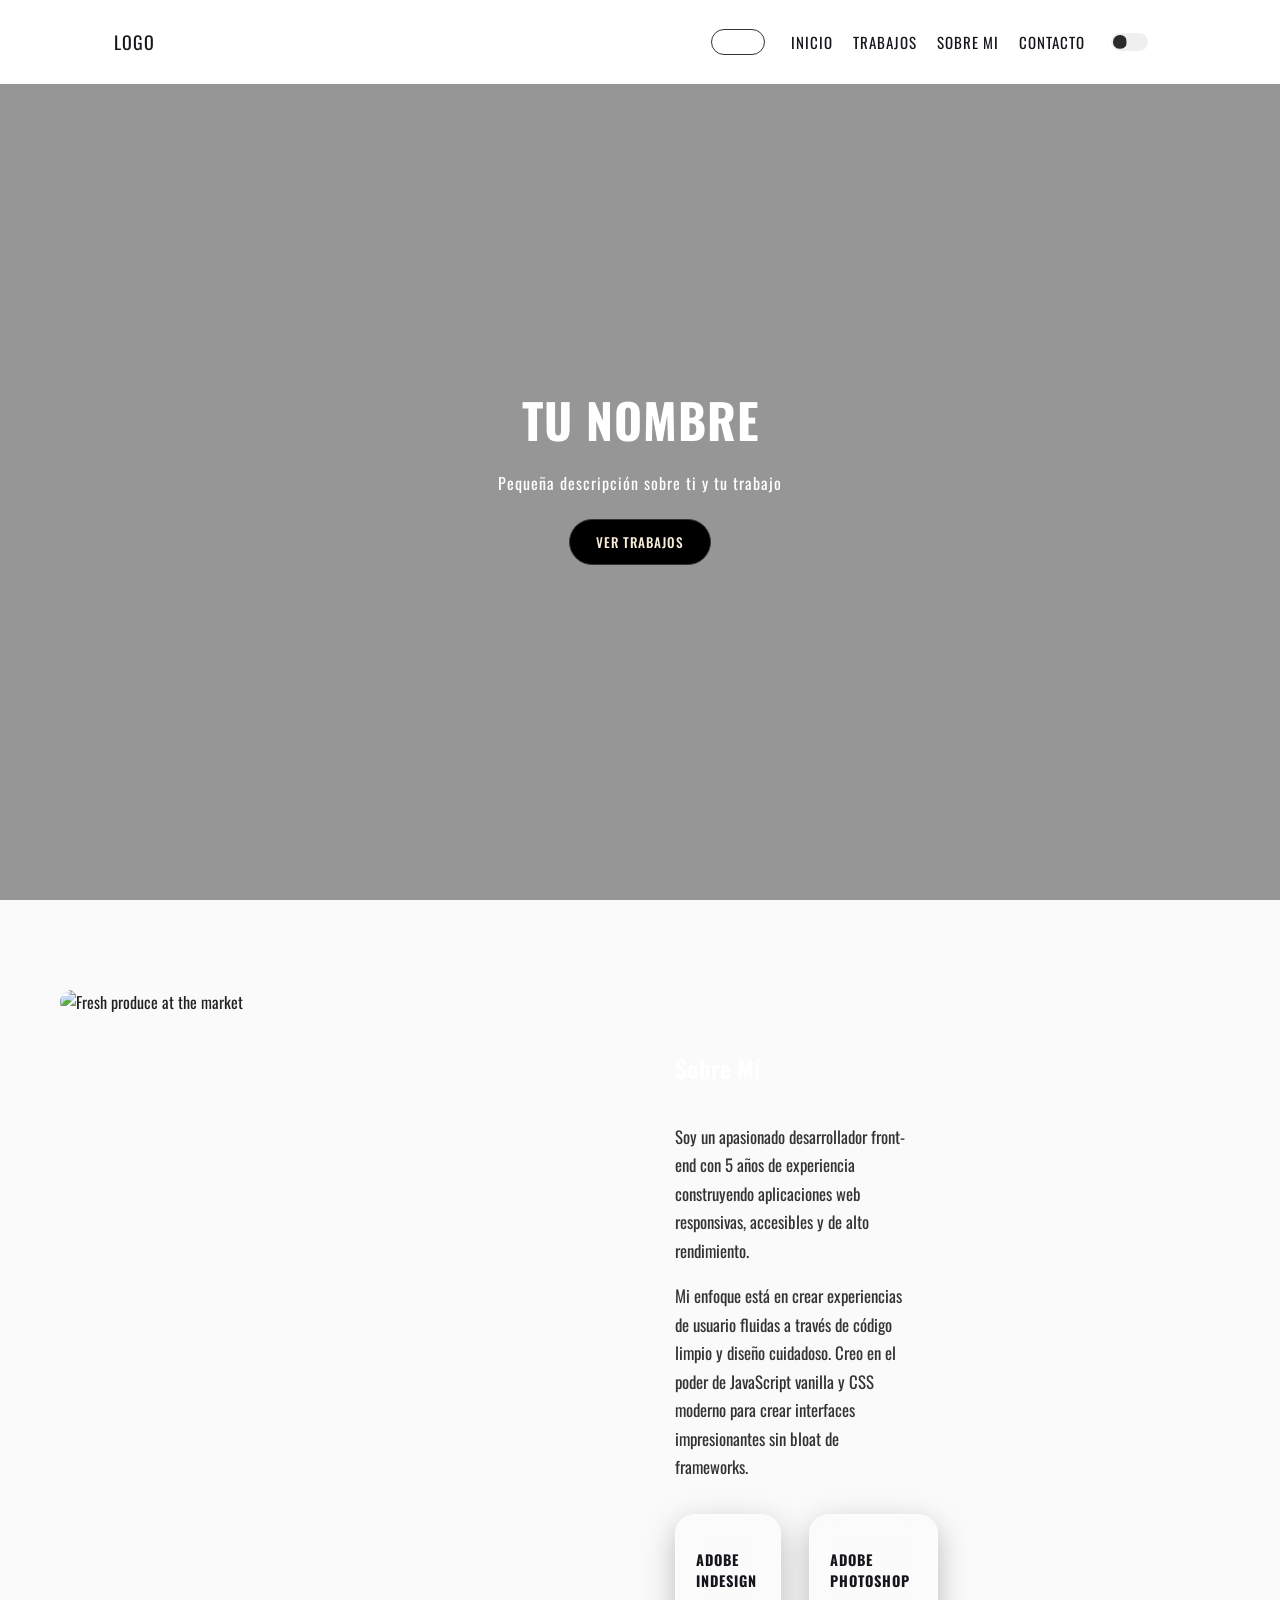
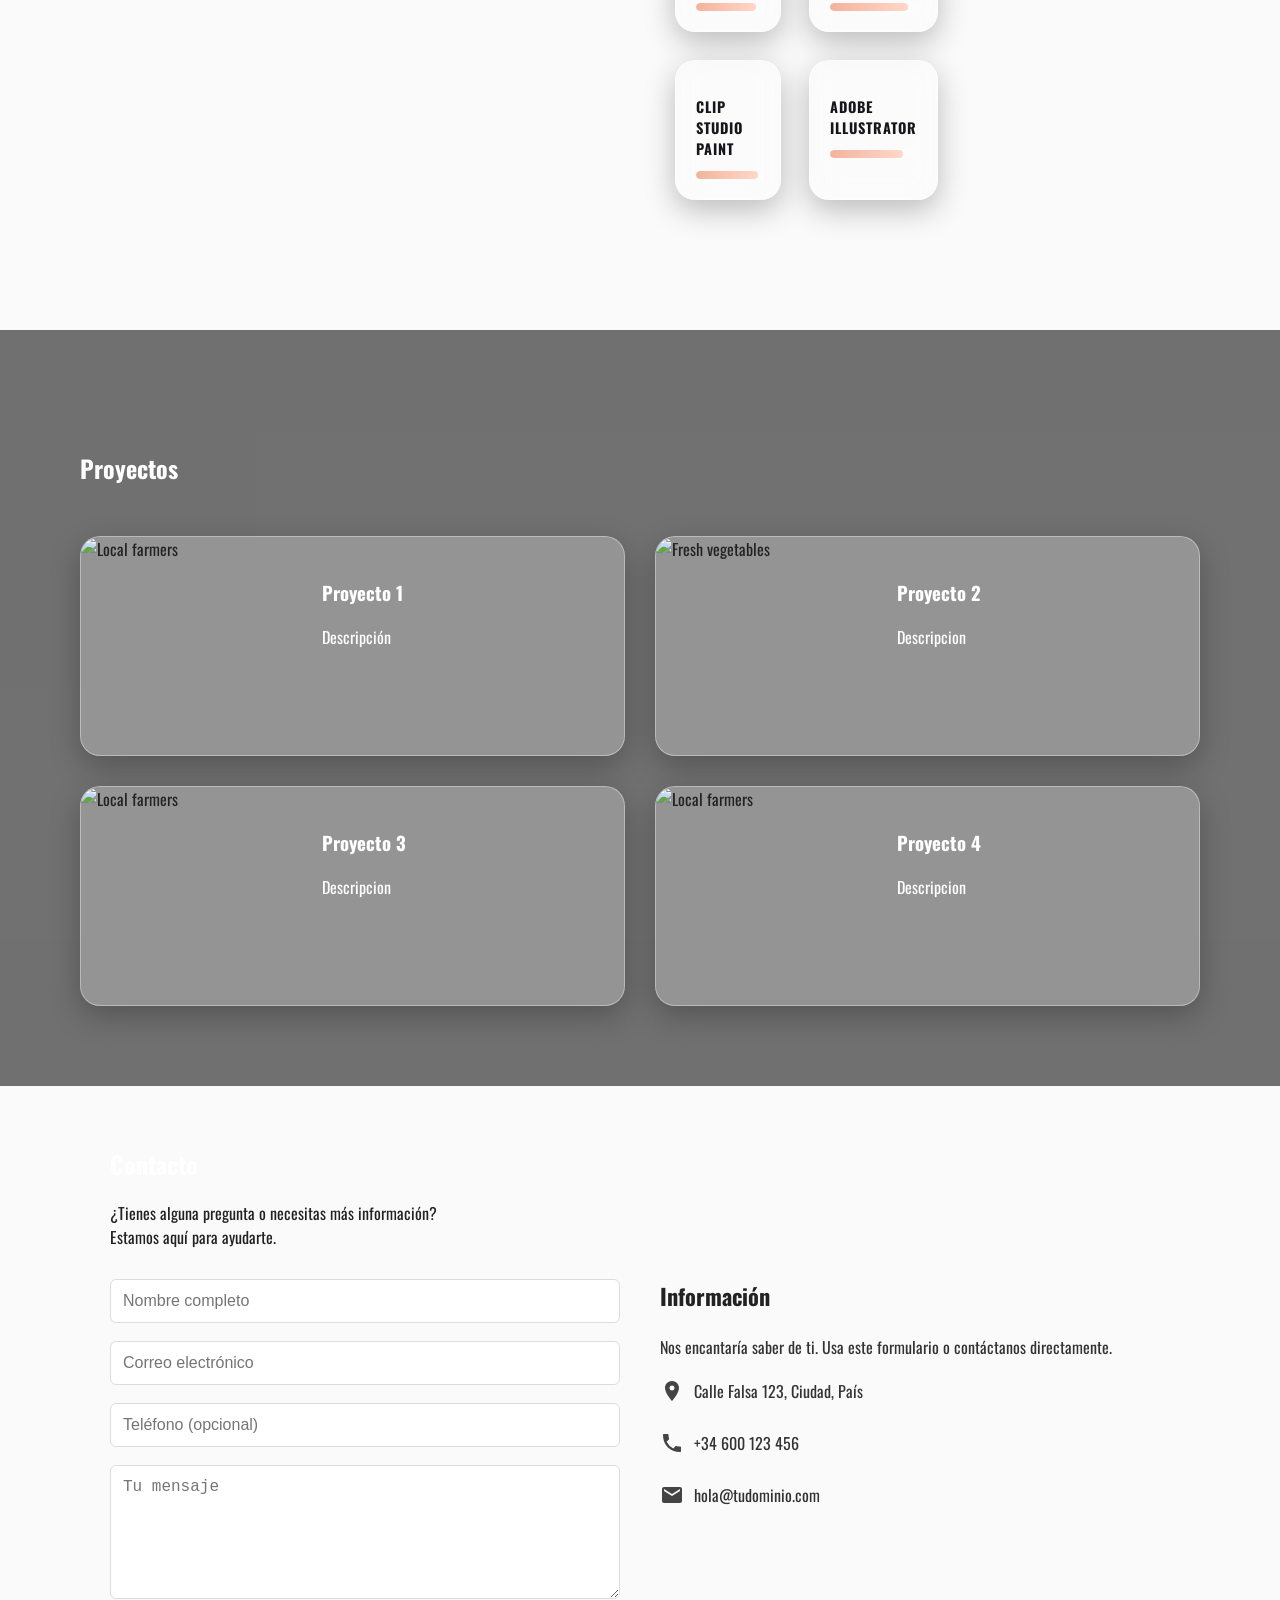
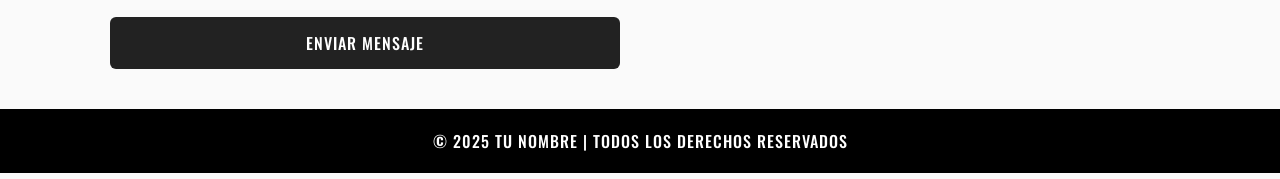
==== index.html @ ba96384f "Refactor navigation and enhance accessibility Updated navigation structure and added hamburger menu " ====
<!DOCTYPE html>
<html lang="en">
  <head>
    <meta charset="UTF-8" />
    <meta name="viewport" content="width=device-width, initial-scale=1.0" />
    <link rel="stylesheet" href="assets/css/index.css" />
    <title>Portfolio Template</title>

    <link
      href="https://fonts.googleapis.com/css2?family=Playfair+Display:wght@400;600&family=Inter:wght@300;400;600&display=swap"
      rel="stylesheet"
    />
    <meta
      name="description"
      content="Análisis de las páginas web de Awwwards, FWA, The Webby Awards y CSSDA"
    />
    <meta
      name="keywords"
      content="HTML, CSS, desarrollo web, SEO, accesibilidad, análisis, FWA, CSSDA, Awwwards, The Webby Awards, Estructura, Usabilidad, Técnico, Conclusión"
    />
    <meta name="author" content="Valeria Chacin" />
    <meta name="robots" content="index, follow" />
    <link rel="apple-touch-icon" sizes="180x180" href="/apple-touch-icon.png" />
    <link rel="icon" type="image/png" sizes="32x32" href="/favicon-32x32.png" />
    <link rel="icon" type="image/png" sizes="16x16" href="/favicon-16x16.png" />
    <link rel="manifest" href="/site.webmanifest" />
  </head>

  <body>
    <!-- SKIP LINK -->
    <a href="#main" class="skip-link">Saltar al contenido</a>

    <!-- HEADER / NAV -->
    <header class="site-header">
      <div class="back" aria-hidden="true"></div>

      <div class="header-inner">
        <a class="logo" href="index.html" aria-label="Home">LOGO</a>

        <nav role="navigation" aria-label="Main navigation" class="nav-menu">
          <!-- Hamburger button -->
          <button class="hamburger" aria-label="Menu">
            <span></span>
            <span></span>
            <span></span>
          </button>
          <div class="nav-links">
            <a href="#Hero">INICIO</a>
            <a href="#projects">TRABAJOS</a>
            <a href="#about">SOBRE MI</a>
            <a href="#support">CONTACTO</a>
          </div>

          <!-- Theme toggle -->
          <input type="checkbox" class="theme-checkbox" id="theme-toggle" />
          <span class="slider" aria-hidden="true"></span>
        </nav>
      </div>
    </header>

    <!-- MAIN -->
    <main id="main">
      <!-- HERO PARALLAX -->
      <section id="Hero" class="parallax-section">
        <div class="parallax-content">
          <h3>TU NOMBRE</h3>
          <p>Pequeña descripción sobre ti y tu trabajo</p>
          <button
            class="btn-primary"
            data-action="scroll-about"
            style="color: antiquewhite; background-color: black"
          >
            Ver Trabajos
          </button>
        </div>
      </section>

      <!-- About Section -->
      <section id="about" class="section about">
        <div class="hero-image">
          <img
            src="https://images.unsplash.com/photo-1528825871115-3581a5387919"
            alt="Fresh produce at the market"
          />
        </div>
        <div class="container">
          <h1 class="section-title animate-on-scroll">Sobre Mí</h1>
          <div class="about-grid">
            <div class="about-content">
              <div class="about-text animate-on-scroll">
                <p>
                  Soy un apasionado desarrollador front-end con 5 años de
                  experiencia construyendo aplicaciones web responsivas,
                  accesibles y de alto rendimiento.
                </p>
                <p>
                  Mi enfoque está en crear experiencias de usuario fluidas a
                  través de código limpio y diseño cuidadoso. Creo en el poder
                  de JavaScript vanilla y CSS moderno para crear interfaces
                  impresionantes sin bloat de frameworks.
                </p>
              </div>
              <div class="skills-grid" data-reveal-stagger>
                <div class="skill-card">
                  <h3>Adobe Indesign</h3>
                  <div class="skill-bar">
                    <div class="skill-fill" style="--fill: 95%"></div>
                  </div>
                </div>
                <div class="skill-card">
                  <h3>Adobe Photoshop</h3>
                  <div class="skill-bar">
                    <div class="skill-fill" style="--fill: 90%"></div>
                  </div>
                </div>
                <div class="skill-card">
                  <h3>Clip Studio Paint</h3>
                  <div class="skill-bar">
                    <div class="skill-fill" style="--fill: 98%"></div>
                  </div>
                </div>
                <div class="skill-card">
                  <h3>Adobe Illustrator</h3>
                  <div class="skill-bar">
                    <div class="skill-fill" style="--fill: 85%"></div>
                  </div>
                </div>
              </div>
            </div>
          </div>
        </div>
      </section>

      <!-- PROJECTS (PARALLAX) -->
      <section class="about-parallax" id="projects">
        <div class="about-overlay">
          <div class="about">
            <h1 style="color: white">Proyectos</h1>
            <!-- CARD 1 -->
            <div class="card split-card glass interactive">
              <div class="card-image">
                <img
                  src="https://images.unsplash.com/photo-1506806732259-39c2d0268443"
                  alt="Local farmers"
                />
              </div>
              <div class="card-text">
                <h3>Proyecto 1</h3>
                <p>Descripción</p>
              </div>
            </div>
            <!-- CARD 2 -->
            <div class="card split-card glass interactive">
              <div class="card-image">
                <img
                  src="https://images.unsplash.com/photo-1464226184884-fa280b87c399"
                  alt="Fresh vegetables"
                />
              </div>
              <div class="card-text">
                <h3>Proyecto 2</h3>
                <p>Descripcion</p>
              </div>
            </div>
            <!-- CARD 3 -->
            <div class="card split-card glass interactive">
              <div class="card-image">
                <img
                  src="https://images.unsplash.com/photo-1506806732259-39c2d0268443"
                  alt="Local farmers"
                />
              </div>
              <div class="card-text">
                <h3>Proyecto 3</h3>
                <p>Descripcion</p>
              </div>
            </div>
            <!-- CARD 4 -->
            <div class="card split-card glass interactive">
              <div class="card-image">
                <img
                  src="https://images.unsplash.com/photo-1506806732259-39c2d0268443"
                  alt="Local farmers"
                />
              </div>
              <div class="card-text">
                <h3>Proyecto 4</h3>
                <p>Descripcion</p>
              </div>
            </div>
          </div>
        </div>
      </section>
      <section id="support" class="contact-content">
        <style>
          body {
            font-family: "Oswald", sans-serif;
            margin: 0;
            padding: 0;
            background: #fafafa;
            color: #222;
          }
          .container {
            max-width: 1100px;
            margin: auto;
            padding: 40px 20px;
          }
          header {
            text-align: center;
            padding-bottom: 40px;
          }
          header h1 {
            font-size: 2.5rem;
            margin: 0;
          }
          header p {
            font-size: 1rem;
            color: #555;
          }

          /* Formulario */
          .contact-section {
            display: flex;
            flex-wrap: wrap;
            gap: 40px;
            margin-top: 30px;
          }
          .contact-form,
          .contact-info {
            flex: 1 1 400px;
          }
          .contact-form form {
            display: grid;
            gap: 18px;
          }
          .contact-form input,
          .contact-form textarea {
            width: 100%;
            padding: 12px;
            border: 1px solid #ddd;
            border-radius: 6px;
            font-size: 1rem;
          }
          .contact-form button {
            padding: 14px;
            background: #222;
            color: white;
            border: none;
            border-radius: 6px;
            font-size: 1rem;
            cursor: pointer;
            transition: background 0.3s ease;
          }
          .contact-form button:hover {
            background: #444;
          }

          /* Info lateral */
          .contact-info h3 {
            margin-top: 0;
            font-size: 1.4rem;
          }
          .contact-info p {
            margin: 8px 0;
            color: #333;
          }
          .contact-info .info-item {
            margin-top: 12px;
            display: flex;
            gap: 10px;
            align-items: center;
          }
          .contact-info .info-item svg {
            width: 24px;
            height: 24px;
            fill: #444;
          }

          @media (max-width: 768px) {
            .contact-section {
              flex-direction: column;
            }
          }
        </style>

        <div class="container">
          <h1>Contacto</h1>
          <p>
            ¿Tienes alguna pregunta o necesitas más información? <br />
            Estamos aquí para ayudarte.
          </p>

          <!-- Sección de contacto -->
          <div class="contact-section">
            <!-- Formulario -->
            <div class="contact-form">
              <form action="#" method="POST">
                <input
                  type="text"
                  name="name"
                  placeholder="Nombre completo"
                  required
                />
                <input
                  type="email"
                  name="email"
                  placeholder="Correo electrónico"
                  required
                />
                <input
                  type="tel"
                  name="phone"
                  placeholder="Teléfono (opcional)"
                />
                <textarea
                  name="message"
                  placeholder="Tu mensaje"
                  rows="6"
                  required
                ></textarea>
                <button type="submit">Enviar mensaje</button>
              </form>
            </div>

            <!-- Información de contacto -->
            <div class="contact-info">
              <h3>Información</h3>
              <p>
                Nos encantaría saber de ti. Usa este formulario o contáctanos
                directamente.
              </p>

              <div class="info-item">
                <!-- Icono de ubicación -->
                <svg viewBox="0 0 24 24">
                  <path
                    d="M12 2C8.13 2 5 5.13 5 9c0 5.25 7 13 7 13s7-7.75 7-13c0-3.87-3.13-7-7-7zM12 11.5c-1.38 0-2.5-1.12-2.5-2.5S10.62 6.5 12 6.5s2.5 1.12 2.5 2.5S13.38 11.5 12 11.5z"
                  ></path>
                </svg>
                <p>Calle Falsa 123, Ciudad, País</p>
              </div>

              <div class="info-item">
                <!-- Icono de teléfono -->
                <svg viewBox="0 0 24 24">
                  <path
                    d="M6.62 10.79a15.07 15.07 0 006.59 6.59l2.2-2.2c.27-.27.67-.36 1.02-.24 1.12.37 2.33.57 3.57.57.55 0 1 .45 1 1V20c0 .55-.45 1-1 1C10.07 21 3 13.93 3 4c0-.55.45-1 1-1h3.5c.55 0 1 .45 1 1 0 1.24.2 2.45.57 3.57.11.35.03.74-.25 1.02l-2.2 2.2z"
                  ></path>
                </svg>
                <p>+34 600 123 456</p>
              </div>

              <div class="info-item">
                <!-- Icono correo -->
                <svg viewBox="0 0 24 24">
                  <path
                    d="M20 4H4c-1.1 0-2 .9-2 2v12c0 1.1.9 2 2 2h16c1.1 0 2-.9 2-2V6c0-1.1-.9-2-2-2zm0 4l-8 5-8-5V6l8 5 8-5v2z"
                  ></path>
                </svg>
                <p>hola@tudominio.com</p>
              </div>
            </div>
          </div>
        </div>
      </section>
    </main>
    <!-- FOOTER -->
    <footer class="footer" id="footer">
      <p>&copy; 2025 Tu Nombre | Todos los Derechos Reservados</p>
    </footer>
    <!-- JS -->
    <script src="assets/js/main.js"></script>
    <script>
      (function () {
        const items = document.querySelectorAll("[data-observe]");
        if (!items.length) return;

        const observer = new IntersectionObserver(
          (entries) => {
            entries.forEach((entry) => {
              const el = entry.target;
              // ensure element is rendered (remove any inline display:none)
              el.style.removeProperty("display");

              if (entry.isIntersecting && entry.intersectionRatio > 0) {
                el.classList.add("visible");
              } else {
                el.classList.remove("visible");
              }
            });
          },
          { threshold: 0.12 }
        );

        items.forEach((i) => observer.observe(i));
      })();
    </script>
    <script>
      const hamburger = document.querySelector(".hamburger");
      const navLinks = document.querySelector(".nav-links");

      hamburger.addEventListener("click", () => {
        navLinks.classList.toggle("active");
        hamburger.classList.toggle("open");
      });
    </script>
  </body>
</html>
---- assets/css/index.css ----
/* =========================
   GOOGLE FONTS
========================= */
@import url("https://fonts.googleapis.com/css?family=Oswald:500");

/* =========================
   RESET & BASE
========================= */
*,
*::before,
*::after {
  box-sizing: border-box;
}

html {
  scroll-behavior: smooth;
}

body {
  margin: 0;
  font-family: "Inter", sans-serif;
  background: #8fb1e3;
  color: #333;
}
h1 {
  color: #ffffff;
}

/* =========================
   VARIABLES
========================= */
:root {
  --blue: #8fb1e3;
  --cream: #fdf6e9;
  --olive: #8a8f3a;
  --brown: #a45a2a;
  --peach: #f3b39c;

  --glass-bg: rgba(255, 255, 255, 0.25);
  --glass-border: rgba(255, 255, 255, 0.35);
}

/* =========================
   SKIP LINK
========================= */
.skip-link {
  position: absolute;
  top: -100%;
  left: 50%;
  transform: translateX(-50%);
  background: #16151b;
  color: #fff;
  padding: 10px 16px;
  z-index: 999;
  border-radius: 0 0 10px 10px;
}
.skip-link:focus {
  top: 0;
}

/* =========================
   HEADER / NAV
========================= */
.site-header {
  position: fixed;
  top: 0;
  width: 100%;
  height: 84px;
  background: white;
  z-index: 30;
  display: flex;
  align-items: center;
}

.header-inner {
  width: 100%;
  max-width: 1100px;
  margin: 0 auto;
  padding: 0 24px;
  display: flex;
  align-items: center;
  justify-content: space-between;
}

.logo {
  font-family: "Oswald", sans-serif;
  font-size: 18px;
  letter-spacing: 1px;
  text-transform: uppercase;
  text-decoration: none;
  color: #16151b;
}

nav {
  display: flex;
  align-items: center;
  gap: 18px;
}

nav a {
  font-family: "Oswald", sans-serif;
  text-transform: uppercase;
  text-decoration: none;
  color: #16151b;
  font-size: 15px;
  letter-spacing: 1px;
  position: relative;
  padding: 12px 8px;
}

/* underline animation */
nav a::before {
  content: "";
  position: absolute;
  width: 100%;
  height: 3px;
  background: #16151b;
  top: 50%;
  left: 0;
  transform: scaleX(0);
  transform-origin: right;
  transition: transform 0.25s ease;
}
nav a:hover::before {
  transform: scaleX(1);
  transform-origin: left;
}

/* ========================= THEME SWITCH ========================= */
.theme-checkbox {
  --toggle-size: 6px;
  -webkit-appearance: none;
  -moz-appearance: none;
  appearance: none;
  width: 6.25em;
  height: 3.125em;
  background: linear-gradient(to right, #efefef 50%, #2a2a2a 50%) no-repeat;
  background-size: 205%;
  background-position: 0;
  transition: 0.4s;
  border-radius: 99em;
  position: relative;
  cursor: pointer;
  font-size: var(--toggle-size);
}

.theme-checkbox::before {
  content: "";
  width: 2.25em;
  height: 2.25em;
  position: absolute;
  top: 0.438em;
  left: 0.438em;
  background: linear-gradient(to right, #efefef 50%, #2a2a2a 50%) no-repeat;
  background-size: 205%;
  background-position: 100%;
  border-radius: 50%;
  transition: 0.4s;
}

.theme-checkbox:checked::before {
  left: calc(100% - 2.25em - 0.438em);
  background-position: 0;
}

.theme-checkbox:checked {
  background-position: 100%;
}
.site-header {
  position: fixed;
  top: 0;
  width: 100%;
  height: 84px;
  background: white;
  z-index: 30;
  display: flex;
  align-items: center; /* centra verticalmente */
  justify-content: center;
  padding: 0 24px;
}

.header-inner {
  display: flex;
  align-items: center; /* centra logo + nav */
  justify-content: space-between;
  width: 100%;
  max-width: 1100px;
  height: 100%; /* ocupa toda la altura del header */
}

nav {
  display: flex;
  align-items: center; /* centra verticalmente los links */
  gap: 18px;
}

nav a,
nav input,
nav label {
  margin: 0;
  height: auto;
  line-height: normal; /* evita que links o inputs sobresalgan */
  align-self: center; /* asegura centrado individual */
}

/* =========================
   PARALLAX HERO
========================= */
.parallax-section {
  padding: 0%;
  min-height: 100vh;
  background-image: url("https://images.unsplash.com/photo-1501004318641-b39e6451bec6");
  background-size: cover;
  background-position: center;
  background-attachment: fixed;
  display: flex;
  align-items: center;
  justify-content: center;
  position: relative;
  transition: opacity 0.8s ease, transform 0.8s ease;
  will-change: opacity, transform;
  background-size: cover;
  background-attachment: fixed;
}

.parallax-section::before {
  content: "";
  position: absolute;
  inset: 0;
  background: rgba(0, 0, 0, 0.4);
}

.parallax-content {
  position: relative;
  z-index: 2;
  text-align: center;
  color: white;
  z-index: 2;
  padding: 1rem;
}

.parallax-content h3 {
  font-family: "Oswald", sans-serif;
  font-size: clamp(2.2rem, 4vw, 3rem);
  letter-spacing: 1px;
  margin-bottom: 12px;
}

.parallax-content p {
  font-family: "Oswald", sans-serif;
  letter-spacing: 1px;
  margin-bottom: 24px;
}

/* =========================
   BUTTONS
========================= */
button {
  cursor: pointer;
  border-radius: 999px;
  padding: 12px 26px;
  border: 1px solid #333;
  background: transparent;
  font-family: "Oswald", sans-serif;
  font-weight: 500;
  text-transform: uppercase;
  color: #ffffff;
  letter-spacing: 1px;
  transition: transform 0.2s ease, box-shadow 0.2s ease;
  position: relative;
  overflow: hidden;
}

button:hover {
  transform: translateY(-3px);
  box-shadow: 0 12px 24px rgba(0, 0, 0, 0.25);
}

button:active {
  transform: scale(0.94);
}

/* glow */
button::after {
  content: "";
  position: absolute;
  inset: 0;
  background: radial-gradient(
    circle at var(--x, 50%) var(--y, 50%),
    rgba(255, 255, 255, 0.35),
    transparent 60%
  );
  opacity: 0;
  transition: opacity 0.3s ease;
}

button:hover::after {
  opacity: 1;
}

/* =========================
   HERO
========================= */
.hero {
  background: var(--cream);
  padding: 120px 60px 80px;
  display: grid;
  grid-template-columns: 1fr 1fr;
  gap: 40px;
}

.hero img {
  width: 100%;
  border-radius: 20px;
}

.hero-content h1 {
  font-family: "Playfair Display", serif;
  font-size: 2.6rem;
}

.hero-content p {
  margin: 20px 0;
}

/* =========================
   ABOUT PARALLAX
========================= */
.about-parallax {
  background-image: url("https://images.unsplash.com/photo-1506806732259-39c2d0268443");
  background-attachment: fixed;
  background-size: cover;
}

.about-overlay {
  background: rgba(255, 255, 255, 0.55);
  padding: 80px;
}

.about {
  display: grid;
  grid-template-columns: 1fr 1fr;
  gap: 30px;
}

/* =========================
   GLASS CARDS
========================= */
.glass {
  background: var(--glass-bg);
  backdrop-filter: blur(14px);
  -webkit-backdrop-filter: blur(14px);
  border: 1px solid var(--glass-border);
  border-radius: 20px;
  box-shadow: 0 10px 30px rgba(0, 0, 0, 0.25);
}

/* =========================
   CARDS
========================= */
.split-card {
  display: flex;
  overflow: hidden;
  min-height: 220px;
  overflow: hidden;
}

.card-image {
  width: 40%;
}

.card-image img {
  width: 100%;
  height: 100%;
  object-fit: cover;
}

.card-text {
  padding: 24px;
  color: white;
}

.card-text h3,
.card-text h4 {
  font-family: "Playfair Display", serif;
}

/* =========================
   CARD INTERACTIONS
========================= */
.interactive {
  transition: transform 0.3s ease, box-shadow 0.3s ease;
  cursor: pointer;
}

.interactive:hover {
  transform: translateY(-10px) scale(1.02);
  box-shadow: 0 30px 60px rgba(0, 0, 0, 0.45);
}

.interactive:active {
  transform: scale(0.97);
}

/* =========================
   SUPPORT
========================= */
.support {
  background: var(--cream);
  padding: 80px 60px;
}

.support h2 {
  font-family: "Playfair Display", serif;
  margin-bottom: 40px;
}

.support-grid {
  display: grid;
  grid-template-columns: repeat(2, 1fr);
  gap: 30px;
}

/* ========================= ABOUT PARALLAX ========================= */
.about-parallax {
  background-image: url("https://images.unsplash.com/photo-1506806732259-39c2d0268443");
  background-attachment: fixed;
  background-size: cover;
}

.about-overlay {
  background: rgba(0, 0, 0, 0.55);
  padding: 80px;
}
/* =========================
   ABOUT SECTION FIX
========================= */

.section.about {
  background: var(--white);
  padding: clamp(60px, 8vw, 90px) 60px;
}

.section.about .container {
  max-width: 1100px;
  margin: 0 auto;
}

.about-grid {
  display: grid;
  grid-template-columns: 1.2fr 2fr;
  gap: 40px;
  align-items: start;
}

/* IMAGE */
.section.about .hero-image {
  grid-column: 1 / 2;
}

.section.about .hero-image img {
  width: 100%;
  height: auto;
  border-radius: 20px;
  display: block;
}

/* TEXT */
.about-text {
  color: #333;
}

.about {
  display: grid;
  grid-template-columns: 1fr 1fr;
  gap: 30px;
} /* ========================= GLASS CARDS ========================= */
.glass {
  background: var(--glass-bg);
  backdrop-filter: blur(14px);
  -webkit-backdrop-filter: blur(14px);
  border: 1px solid var(--glass-border);
  border-radius: 20px;
  box-shadow: 0 10px 30px rgba(0, 0, 0, 0.25);
} /* ========================= CARDS ========================= */
.split-card {
  display: flex;
  overflow: hidden;
  min-height: 220px;
  overflow: hidden;
}

.card-image {
  width: 40%;
}

.card-image img {
  width: 100%;
  height: 100%;
  object-fit: cover;
}

.card-text {
  padding: 24px;
  color: white;
}

.card-text h3,
.card-text h4 {
  font-family: "Oswald", sans-serif;
} /* ========================= CARD INTERACTIONS ========================= */
.interactive {
  transition: transform 0.3s ease, box-shadow 0.3s ease;
  cursor: pointer;
}
.interactive:hover {
  transform: translateY(-10px) scale(1.02);
  box-shadow: 0 30px 60px rgba(0, 0, 0, 0.45);
}
.interactive:active {
  transform: scale(0.97);
} /* ========================= SUPPORT ========================= */
.support {
  background: var(--cream);
  padding: 80px 60px;
}
.support h2 {
  font-family: "Oswald", sans-serif;
  margin-bottom: 40px;
}
.support-grid {
  display: grid;
  grid-template-columns: repeat(2, 1fr);
  gap: 30px;
} /* ----------- 7. About Section -------------------------------------------------------------------------- */
.about {
  background: var(--color-bg-alt);
}
.about-grid {
  display: grid;
  gap: var(--space-xl);
}
@media (min-width: 768px) {
  .about-grid {
    grid-template-columns: 1fr 1fr;
    align-items: start;
  }
}
.about-content {
  display: flex;
  flex-direction: column;
  gap: 32px;
  width: 100%;
}
.about-text {
  max-width: 100%;
}

.about-text p {
  font-size: 1.05rem;
  line-height: 1.7;
  max-width: 90%;
  margin-bottom: var(--space-md);
  color: var(--color-text-muted);
}
/* =========================
   SKILLS
========================= */

.skills-grid {
  display: grid;
  grid-template-columns: repeat(2, minmax(260px, 1fr));
  gap: 28px;
}
@media (min-width: 1100px) {
  .skills-grid {
    grid-template-columns: repeat(2, 1fr);
  }
}

/* CARD */
/* =========================
   SKILL CARDS – GLASS
========================= */

.skill-card {
  background: var(--glass-bg);
  backdrop-filter: blur(14px);
  -webkit-backdrop-filter: blur(14px);
  border: 1px solid var(--glass-border);
  border-radius: 20px;
  padding: 20px;
  color: white;
  box-shadow: 0 10px 30px rgba(0, 0, 0, 0.25);
  transition: transform 0.3s ease, box-shadow 0.3s ease;
}

/* hover microinteraction */
.skill-card:hover {
  transform: translateY(-6px) scale(1.02);
  box-shadow: 0 25px 50px rgba(0, 0, 0, 0.45);
}

.skill-card:active {
  transform: scale(0.97);
}
.skill-card h3,
.skill-card span {
  color: rgb(0, 0, 0);
}

.skill-card p {
  color: rgba(0, 0, 0, 0.85);
}

/* ICON */
.skill-icon {
  font-size: 2rem;
  display: block;
  margin-bottom: 10px;
}

/* TITLE */
.skill-card h3 {
  font-size: 0.9rem;
  text-transform: uppercase;
  text-decoration: none;
  color: #16151b;
  letter-spacing: 1px;
  margin-bottom: 12px;
}

/* BAR */
.skill-bar {
  height: 8px;
  background: rgba(255, 255, 255, 0.25);
  border-radius: 999px;
  overflow: hidden;
}

/* FILL */
.skill-fill {
  height: 100%;
  width: 0;
  background: linear-gradient(90deg, #f3b39c, #ffd7c9);
  border-radius: 999px;
  animation: grow 1.4s ease-out forwards;
}

/* ANIMATION */
@keyframes grow {
  to {
    width: var(--fill);
  }
}
/* -------------------9. Contact Section -------------------------------------------------------------------------- */
.contact {
  background: var(--color-bg-alt);
  text-align: center;
}
.contact-content p {
  font-size: var(--text-lg);
  color: var(--color-text-muted);
  margin-bottom: var(--space-lg);
}
.social-links {
  display: flex;
  align-items: center;
  justify-content: center;
  gap: var(--space-lg);
  margin-top: var(--space-lg);
}
.social-links a {
  color: var(--color-text-muted);
  transition: color 0.3s;
}
.social-links a:hover {
  color: var(--color-accent);
}

/* Grid 2x2 para proyectos */
#projects .about {
  display: grid;
  grid-template-columns: repeat(2, 1fr);
  gap: 30px; /* espacio entre cards */
  margin-top: 20px; /* separa del título */
}

#projects .about h1 {
  grid-column: 1 / -1; /* hace que el título ocupe toda la fila */
  margin-bottom: 20px;
}

/* ========================= FOOTER ========================= */
.footer {
  background: black;
  padding: 20px;
  text-align: center;
}
.footer p {
  font-family: "Oswald", sans-serif;
  font-weight: 500;
  text-transform: uppercase;
  text-decoration: none;
  color: #16151b;
  margin: 0;
  font-size: 16px;
  letter-spacing: 1px;
  color: white;
  margin: 0;
}
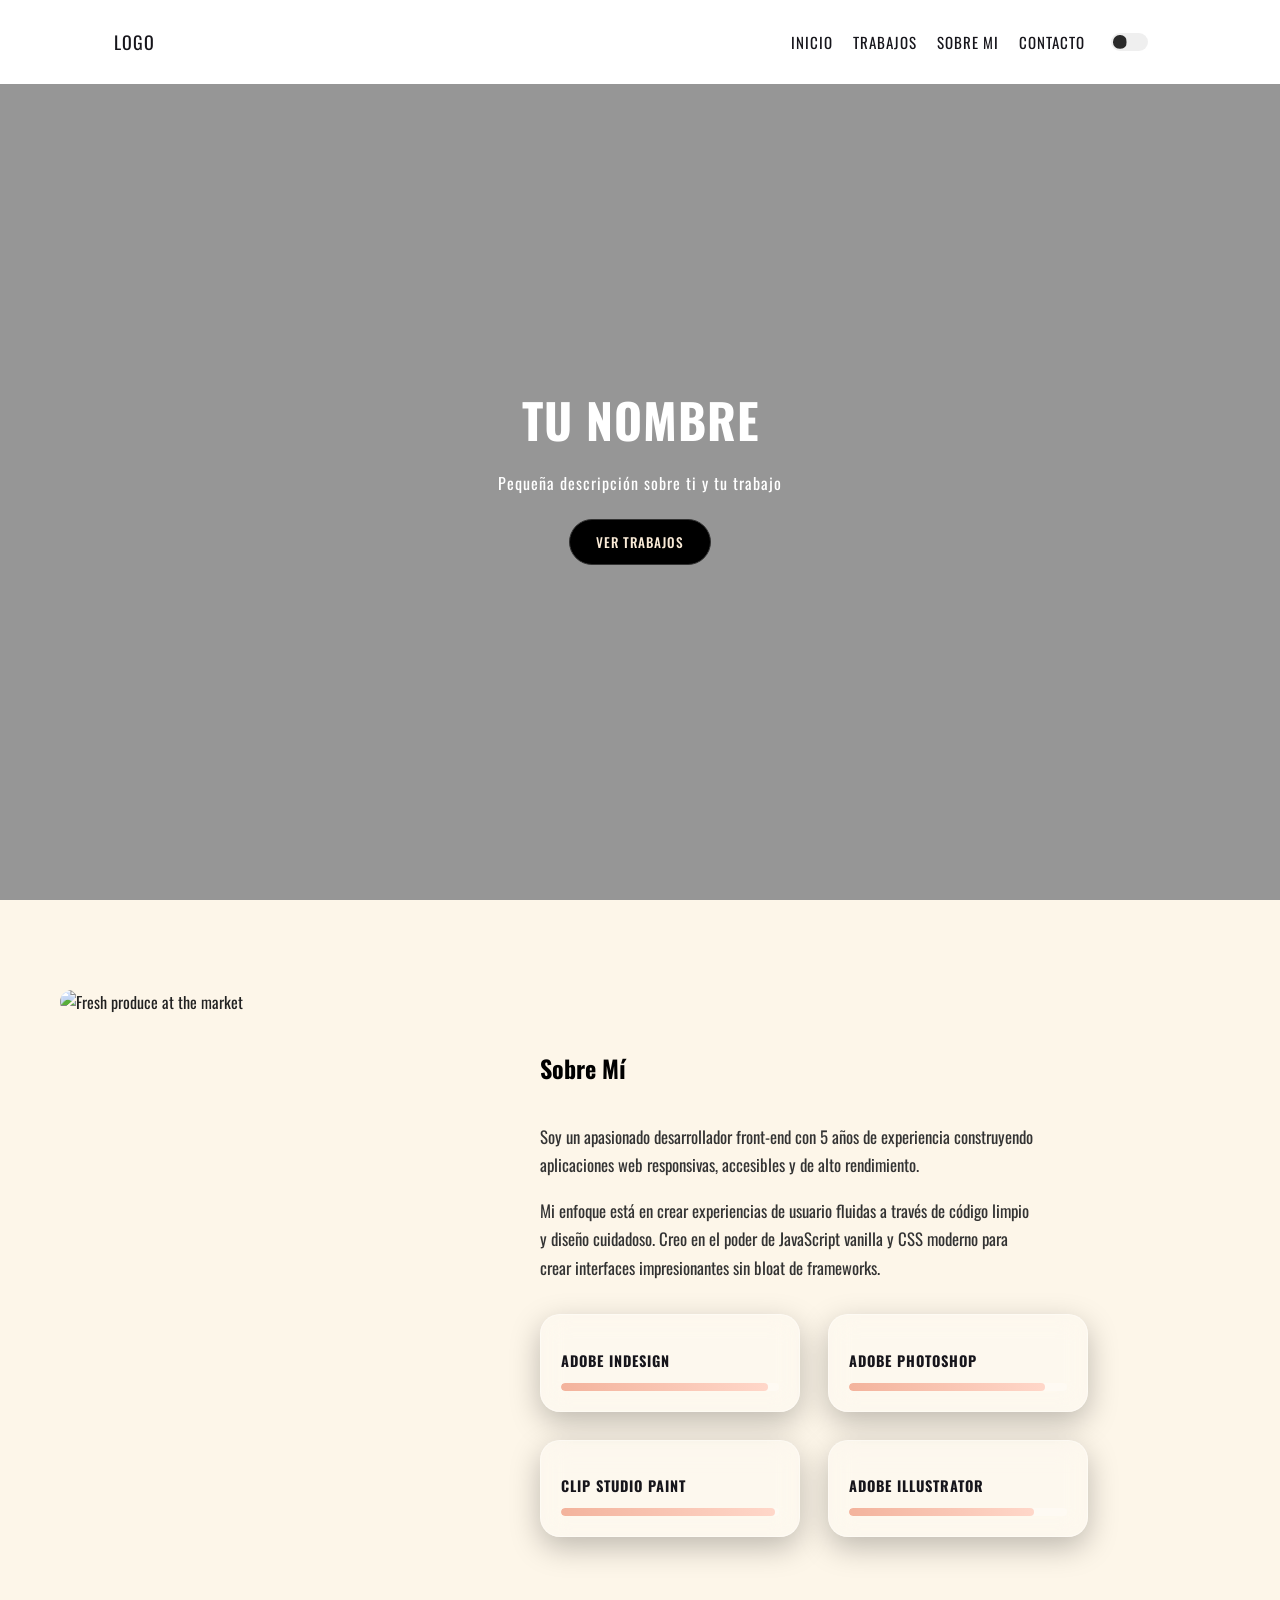
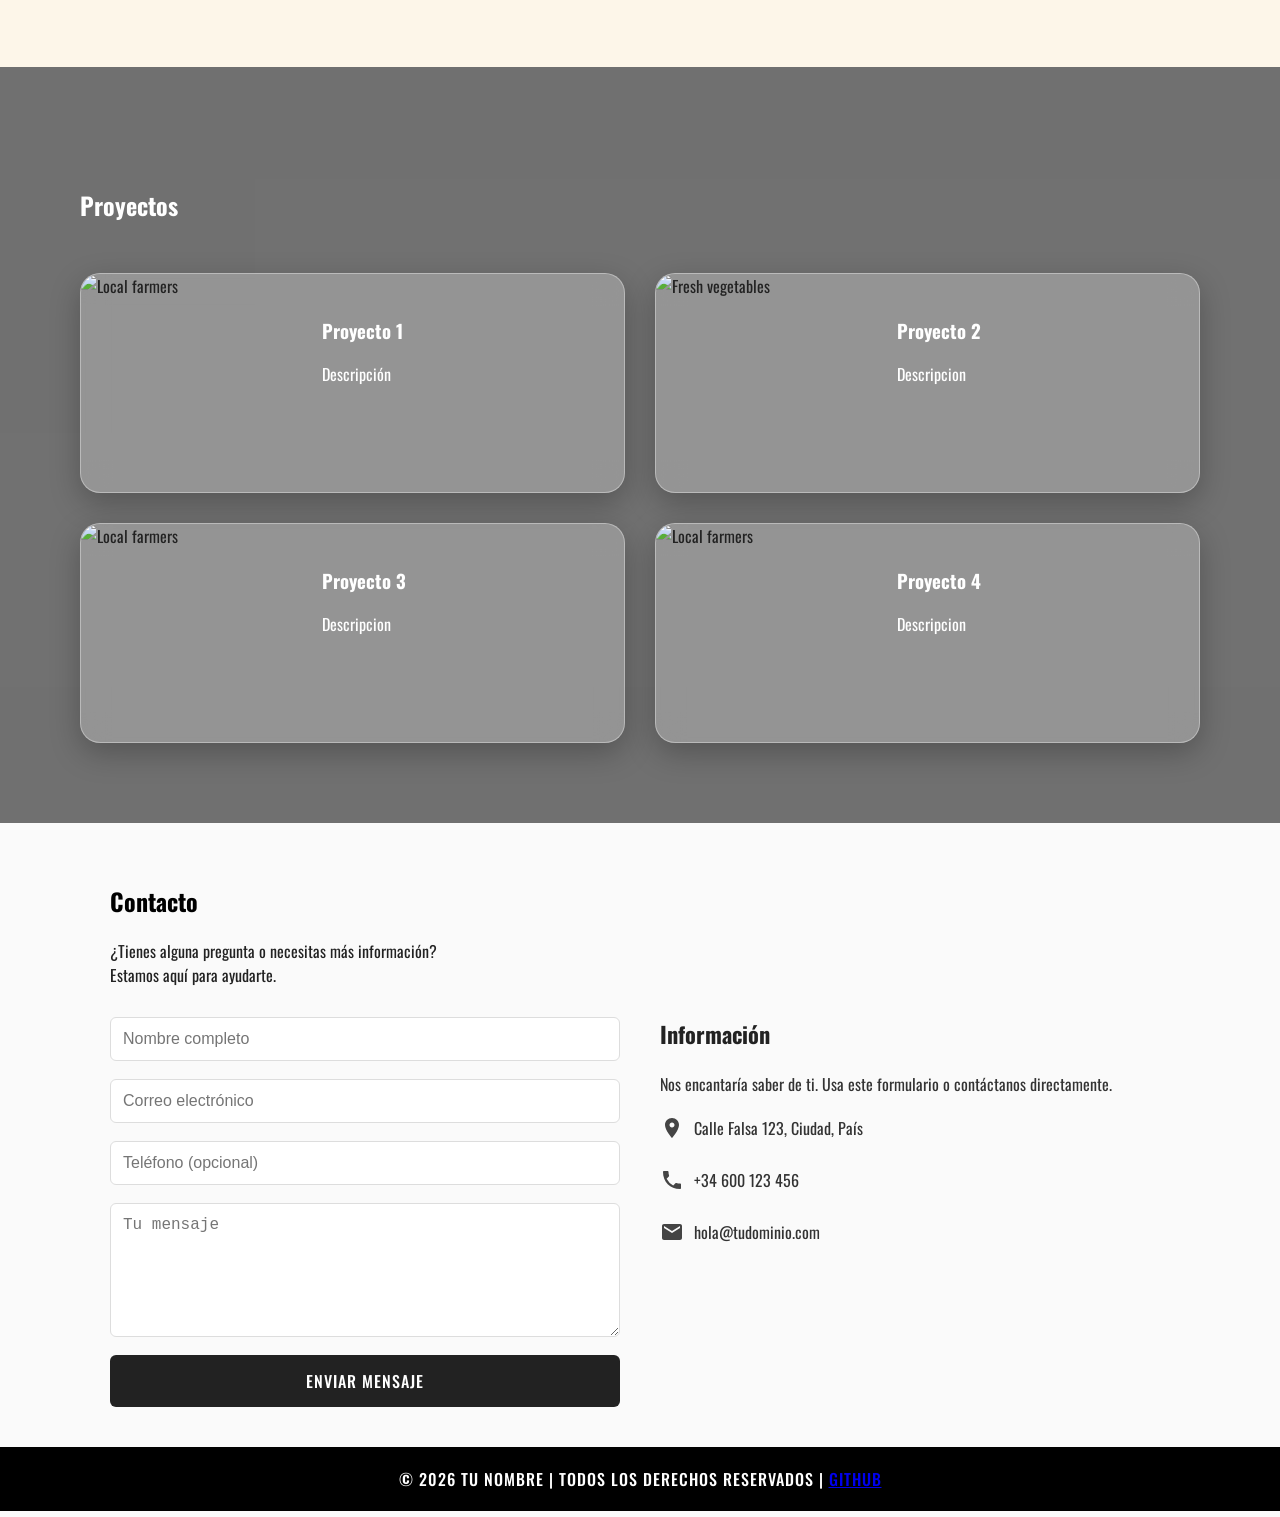
==== commit cc923b52: "Update footer copyright year and add link" ====
--- a/index.html
+++ b/index.html
@@ -366,7 +366,10 @@
     </main>
     <!-- FOOTER -->
     <footer class="footer" id="footer">
-      <p>&copy; 2025 Tu Nombre | Todos los Derechos Reservados</p>
+      <p>
+        &copy; 2026 Tu Nombre | Todos los Derechos Reservados |
+        <a href="https://github.com/LeryCG/portfolio-template">Github</a>
+      </p>
     </footer>
     <!-- JS -->
     <script src="assets/js/main.js"></script>
--- a/assets/css/index.css
+++ b/assets/css/index.css
@@ -23,7 +23,7 @@
   color: #333;
 }
 h1 {
-  color: #ffffff;
+  color: #000000;
 }
 
 /* =========================
@@ -204,8 +204,74 @@
 }
 
 /* =========================
+   MENU HAMBURGUESA MÓVIL
+========================= */
+/* Hamburger button - oculto en escritorio */
+.hamburger {
+  display: none;
+  flex-direction: column;
+  justify-content: space-around;
+  width: 28px;
+  height: 24px;
+  background: none;
+  border: none;
+  cursor: pointer;
+  padding: 0;
+  z-index: 100; /* aseguramos que esté encima */
+}
+
+.hamburger span {
+  display: block;
+  width: 100%;
+  height: 3px;
+  background: #16151b;
+  border-radius: 2px;
+  transition: all 0.3s ease;
+}
+
+.hamburger.open span:nth-child(1) {
+  transform: rotate(45deg) translate(5px, 5px);
+}
+.hamburger.open span:nth-child(2) {
+  opacity: 0;
+}
+.hamburger.open span:nth-child(3) {
+  transform: rotate(-45deg) translate(5px, -5px);
+}
+
+/* Menú móvil */
+@media (max-width: 768px) {
+  .hamburger {
+    display: flex;
+  }
+
+  nav .nav-links {
+    display: none;
+    flex-direction: column;
+    gap: 12px;
+    position: absolute;
+    top: 84px;
+    left: 0;
+    width: 100%;
+    background: white;
+    padding: 20px;
+    box-shadow: 0 4px 12px rgba(0, 0, 0, 0.1);
+    z-index: 50;
+  }
+
+  nav .nav-links.active {
+    display: flex;
+  }
+}
+
+/* =========================
    PARALLAX HERO
 ========================= */
+
+.about-overlay {
+  background: rgba(0, 0, 0, 0.55);
+  padding: 80px;
+}
 .parallax-section {
   padding: 0%;
   min-height: 100vh;
@@ -690,6 +756,31 @@
   grid-column: 1 / -1; /* hace que el título ocupe toda la fila */
   margin-bottom: 20px;
 }
+/* Grid 2x2 para desktop */
+#projects .about {
+  display: grid;
+  grid-template-columns: repeat(2, 1fr);
+  gap: 30px; /* espacio entre cards */
+  margin-top: 20px; /* separa del título */
+}
+
+#projects .about h1 {
+  grid-column: 1 / -1; /* título ocupa toda la fila */
+  margin-bottom: 20px;
+}
+
+/* Responsive: versión móvil */
+@media (max-width: 768px) {
+  #projects .about {
+    grid-template-columns: 1fr; /* una columna */
+    gap: 20px; /* menos espacio entre cards */
+  }
+
+  #projects .about h1 {
+    text-align: center; /* centra el título en móviles */
+    margin-bottom: 15px;
+  }
+}
 
 /* ========================= FOOTER ========================= */
 .footer {
@@ -709,3 +800,144 @@
   color: white;
   margin: 0;
 }
+/* ========================= ABOUT SECTION RESPONSIVE ========================= */
+.section.about {
+  background: var(--cream);
+  padding: clamp(60px, 8vw, 90px) 60px;
+  box-sizing: border-box;
+  width: 100%;
+  overflow-x: hidden; /* evita scroll horizontal */
+}
+
+/* GRID PRINCIPAL */
+.about {
+  display: grid;
+  grid-template-columns: 1.2fr 2fr; /* desktop */
+  gap: 40px;
+}
+
+/* GRID INTERNO */
+.about-grid {
+  display: grid;
+  grid-template-columns: 1fr 1fr;
+  gap: 40px;
+}
+
+/* HERO IMAGE */
+.hero-image img {
+  width: 100%;
+  height: auto;
+  display: block;
+  border-radius: 20px;
+}
+
+/* ABOUT TEXT */
+.about-text {
+  max-width: 100%;
+  color: #333;
+}
+
+/* SKILLS GRID */
+.skills-grid {
+  display: grid;
+  grid-template-columns: repeat(2, minmax(260px, 1fr));
+  gap: 28px;
+}
+
+/* SKILL CARD */
+.skill-card {
+  background: var(--glass-bg);
+  backdrop-filter: blur(14px);
+  -webkit-backdrop-filter: blur(14px);
+  border: 1px solid var(--glass-border);
+  border-radius: 20px;
+  padding: 20px;
+  color: white;
+  box-shadow: 0 10px 30px rgba(0, 0, 0, 0.25);
+  transition: transform 0.3s ease, box-shadow 0.3s ease;
+}
+
+/* ========================= MEDIA QUERIES ========================= */
+
+/* Tablets y móviles grandes */
+@media (max-width: 1024px) {
+  .about {
+    grid-template-columns: 1fr; /* apilar imagen y contenido */
+    gap: 20px;
+    justify-items: center;
+  }
+
+  .about-grid {
+    grid-template-columns: 1fr; /* apilar texto y skills */
+    justify-items: center;
+    width: 100%;
+  }
+
+  .hero-image img {
+    max-width: 400px; /* limita tamaño de imagen */
+    width: 100%;
+    margin: 0 auto;
+  }
+
+  .skills-grid {
+    grid-template-columns: 1fr 1fr;
+    gap: 20px;
+  }
+
+  .skill-card {
+    padding: 16px;
+    width: 90%;
+    margin: 0 auto;
+  }
+
+  .section.about {
+    padding-left: 20px;
+    padding-right: 20px;
+  }
+}
+
+/* Móviles pequeños */
+@media (max-width: 768px) {
+  .skills-grid {
+    grid-template-columns: 1fr; /* una columna para skills */
+    gap: 15px;
+  }
+
+  .skill-card {
+    padding: 12px;
+  }
+
+  .hero-image img {
+    max-width: 300px;
+  }
+
+  .about-text {
+    max-width: 600px;
+    text-align: center;
+  }
+
+  .section.about {
+    padding-left: 15px;
+    padding-right: 15px;
+  }
+}
+
+/* Móviles muy pequeños */
+@media (max-width: 480px) {
+  .hero-image img {
+    max-width: 90%;
+  }
+
+  .about-text {
+    font-size: 0.95rem;
+  }
+
+  .skill-card h3,
+  .skill-card span {
+    font-size: 0.8rem;
+  }
+
+  .skill-card p {
+    font-size: 0.75rem;
+  }
+}
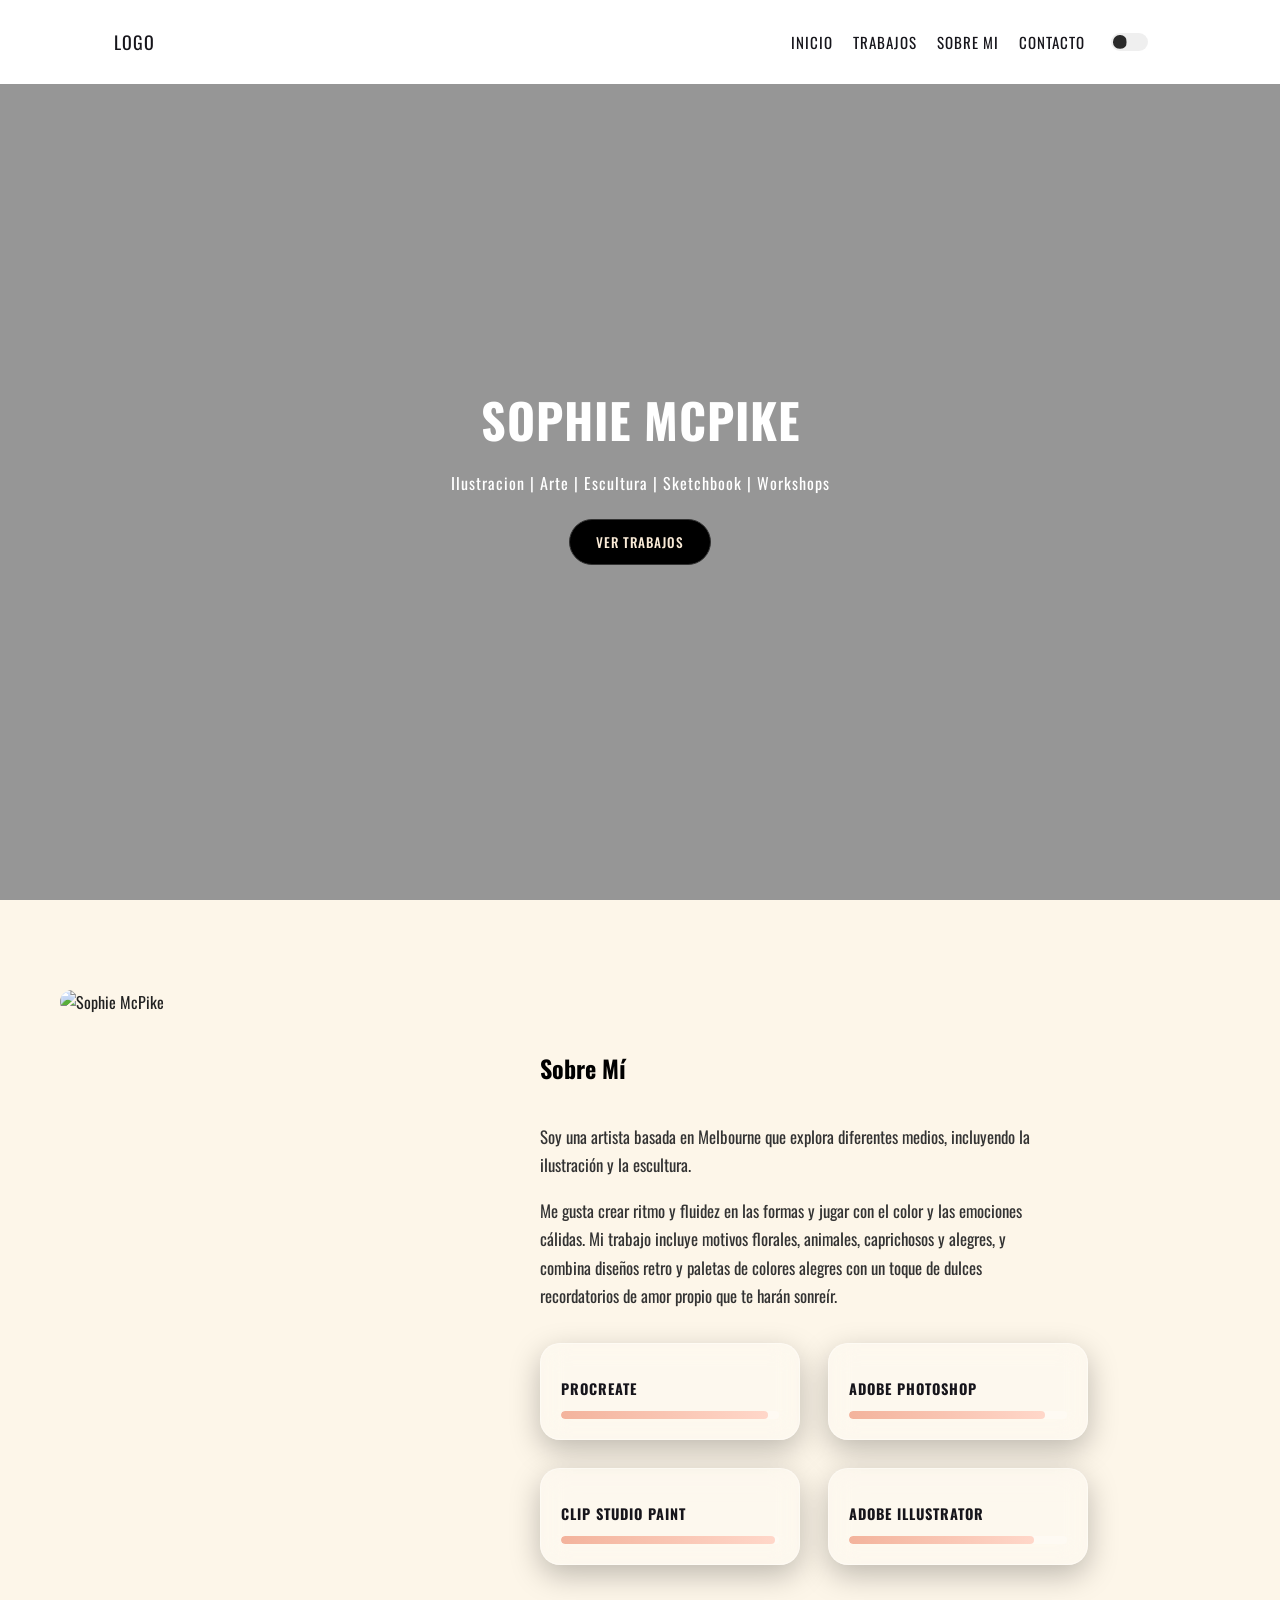
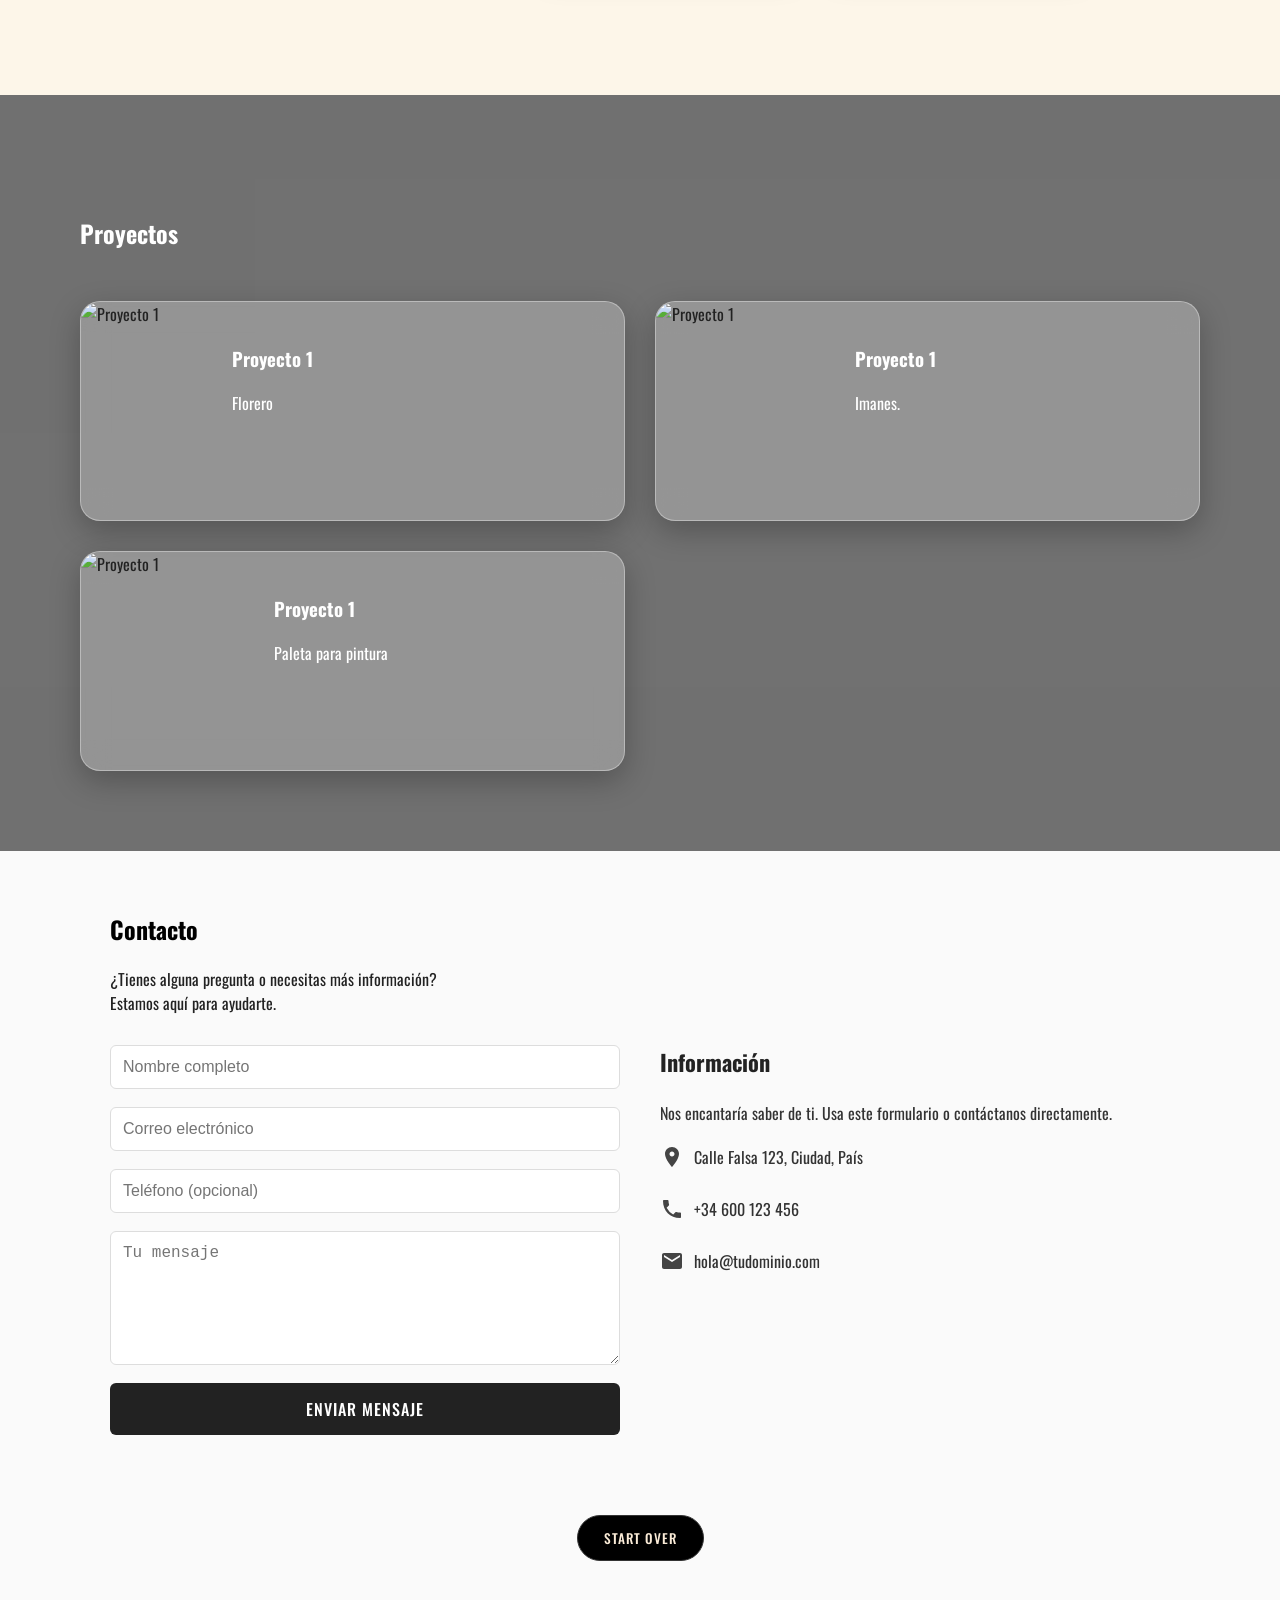
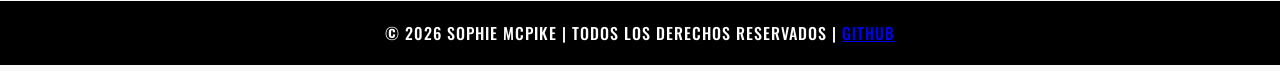
==== commit 3da6bb45: "Finalizando elementos" ====
--- a/index.html
+++ b/index.html
@@ -1,22 +1,18 @@
 <!DOCTYPE html>
-<html lang="en">
+<html lang="es">
   <head>
     <meta charset="UTF-8" />
     <meta name="viewport" content="width=device-width, initial-scale=1.0" />
     <link rel="stylesheet" href="assets/css/index.css" />
     <title>Portfolio Template</title>
-
     <link
       href="https://fonts.googleapis.com/css2?family=Playfair+Display:wght@400;600&family=Inter:wght@300;400;600&display=swap"
       rel="stylesheet"
     />
-    <meta
-      name="description"
-      content="Análisis de las páginas web de Awwwards, FWA, The Webby Awards y CSSDA"
-    />
+    <meta name="description" content="Template de Portafolio" />
     <meta
       name="keywords"
-      content="HTML, CSS, desarrollo web, SEO, accesibilidad, análisis, FWA, CSSDA, Awwwards, The Webby Awards, Estructura, Usabilidad, Técnico, Conclusión"
+      content="HTML, CSS, desarrollo web, SEO, accesibilidad, Template, Portfolio, Portafolio, Estructura, Sobre, Mi, Trabajos"
     />
     <meta name="author" content="Valeria Chacin" />
     <meta name="robots" content="index, follow" />
@@ -63,11 +59,11 @@
       <!-- HERO PARALLAX -->
       <section id="Hero" class="parallax-section">
         <div class="parallax-content">
-          <h3>TU NOMBRE</h3>
-          <p>Pequeña descripción sobre ti y tu trabajo</p>
+          <h3>SOPHIE MCPIKE</h3>
+          <p>Ilustracion | Arte | Escultura | Sketchbook | Workshops</p>
           <button
             class="btn-primary"
-            data-action="scroll-about"
+            data-action="scroll-projects"
             style="color: antiquewhite; background-color: black"
           >
             Ver Trabajos
@@ -79,8 +75,8 @@
       <section id="about" class="section about">
         <div class="hero-image">
           <img
-            src="https://images.unsplash.com/photo-1528825871115-3581a5387919"
-            alt="Fresh produce at the market"
+            src="https://ik.imagekit.io/je2xkv8x3m/Screen+Shot+2022-04-28+at+1.44.25+pm.png_format=2500w"
+            alt="Sophie McPike"
           />
         </div>
         <div class="container">
@@ -89,20 +85,20 @@
             <div class="about-content">
               <div class="about-text animate-on-scroll">
                 <p>
-                  Soy un apasionado desarrollador front-end con 5 años de
-                  experiencia construyendo aplicaciones web responsivas,
-                  accesibles y de alto rendimiento.
+                  Soy una artista basada en Melbourne que explora diferentes
+                  medios, incluyendo la ilustración y la escultura.
                 </p>
                 <p>
-                  Mi enfoque está en crear experiencias de usuario fluidas a
-                  través de código limpio y diseño cuidadoso. Creo en el poder
-                  de JavaScript vanilla y CSS moderno para crear interfaces
-                  impresionantes sin bloat de frameworks.
+                  Me gusta crear ritmo y fluidez en las formas y jugar con el
+                  color y las emociones cálidas. Mi trabajo incluye motivos
+                  florales, animales, caprichosos y alegres, y combina diseños
+                  retro y paletas de colores alegres con un toque de dulces
+                  recordatorios de amor propio que te harán sonreír.
                 </p>
               </div>
               <div class="skills-grid" data-reveal-stagger>
                 <div class="skill-card">
-                  <h3>Adobe Indesign</h3>
+                  <h3>Procreate</h3>
                   <div class="skill-bar">
                     <div class="skill-fill" style="--fill: 95%"></div>
                   </div>
@@ -137,60 +133,94 @@
           <div class="about">
             <h1 style="color: white">Proyectos</h1>
             <!-- CARD 1 -->
-            <div class="card split-card glass interactive">
+            <div class="card split-card glass interactive" tabindex="0">
               <div class="card-image">
                 <img
-                  src="https://images.unsplash.com/photo-1506806732259-39c2d0268443"
-                  alt="Local farmers"
-                />
-              </div>
+                  src="https://ik.imagekit.io/je2xkv8x3m/sc5.png_format=500w"
+                  alt="Proyecto 1"
+                />
+              </div>
+
               <div class="card-text">
                 <h3>Proyecto 1</h3>
-                <p>Descripción</p>
-              </div>
-            </div>
+                <p class="short">Florero</p>
+
+                <!-- INFO OCULTA -->
+                <div class="more-info">
+                  <p>
+                    El boceto se hizo en Procreate y se basaba en hacer un
+                    florero a mano en forma de ballena para un pedido.
+                  </p>
+
+                  <ul class="project-tags">
+                    <li>Cerámica</li>
+                    <li>Pintura</li>
+                    <li>Procreate</li>
+                  </ul>
+                </div>
+              </div>
+            </div>
+
             <!-- CARD 2 -->
-            <div class="card split-card glass interactive">
+            <div class="card split-card glass interactive" tabindex="0">
               <div class="card-image">
                 <img
-                  src="https://images.unsplash.com/photo-1464226184884-fa280b87c399"
-                  alt="Fresh vegetables"
-                />
-              </div>
+                  src="https://ik.imagekit.io/je2xkv8x3m/sc11.png_format=500w"
+                  alt="Proyecto 1"
+                />
+              </div>
+
               <div class="card-text">
-                <h3>Proyecto 2</h3>
-                <p>Descripcion</p>
-              </div>
-            </div>
+                <h3>Proyecto 1</h3>
+                <p class="short">Imanes.</p>
+
+                <!-- INFO OCULTA -->
+                <div class="more-info">
+                  <p>
+                    Proyecto enfocado en crear unos imanes siguiendo un mismo
+                    estilo
+                  </p>
+
+                  <ul class="project-tags">
+                    <li>Procreate</li>
+                    <li>Pintura</li>
+                    <li>Cerámica</li>
+                  </ul>
+                </div>
+              </div>
+            </div>
+
             <!-- CARD 3 -->
-            <div class="card split-card glass interactive">
+            <div class="card split-card glass interactive" tabindex="0">
               <div class="card-image">
                 <img
-                  src="https://images.unsplash.com/photo-1506806732259-39c2d0268443"
-                  alt="Local farmers"
-                />
-              </div>
+                  src="https://ik.imagekit.io/je2xkv8x3m/sc12.png_format=500w"
+                  alt="Proyecto 1"
+                />
+              </div>
+
               <div class="card-text">
-                <h3>Proyecto 3</h3>
-                <p>Descripcion</p>
-              </div>
-            </div>
-            <!-- CARD 4 -->
-            <div class="card split-card glass interactive">
-              <div class="card-image">
-                <img
-                  src="https://images.unsplash.com/photo-1506806732259-39c2d0268443"
-                  alt="Local farmers"
-                />
-              </div>
-              <div class="card-text">
-                <h3>Proyecto 4</h3>
-                <p>Descripcion</p>
+                <h3>Proyecto 1</h3>
+                <p class="short">Paleta para pintura</p>
+
+                <!-- INFO OCULTA -->
+                <div class="more-info">
+                  <p>
+                    Una paleta de pintura hecha a mano de cerámica. Hecha por
+                    comisión.
+                  </p>
+
+                  <ul class="project-tags">
+                    <li>Handmade</li>
+                    <li>Cerámica</li>
+                  </ul>
+                </div>
               </div>
             </div>
           </div>
         </div>
       </section>
+
       <section id="support" class="contact-content">
         <style>
           body {
@@ -362,18 +392,34 @@
             </div>
           </div>
         </div>
+        <div class="start-over-wrapper">
+          <button
+            class="btn-primary"
+            style="color: antiquewhite; background-color: black"
+            onclick="scrollToTop()"
+          >
+            Start Over
+          </button>
+        </div>
       </section>
     </main>
     <!-- FOOTER -->
     <footer class="footer" id="footer">
       <p>
-        &copy; 2026 Tu Nombre | Todos los Derechos Reservados |
+        &copy; 2026 SOPHIE MCPIKE | Todos los Derechos Reservados |
         <a href="https://github.com/LeryCG/portfolio-template">Github</a>
       </p>
     </footer>
     <!-- JS -->
     <script src="assets/js/main.js"></script>
     <script>
+      // Scroll to top function
+      function scrollToTop() {
+        window.scrollTo({
+          top: 0,
+          behavior: "smooth",
+        });
+      }
       (function () {
         const items = document.querySelectorAll("[data-observe]");
         if (!items.length) return;
--- a/assets/css/index.css
+++ b/assets/css/index.css
@@ -321,6 +321,13 @@
 /* =========================
    BUTTONS
 ========================= */
+.start-over-wrapper {
+  display: flex;
+  justify-content: center;
+  margin-top: 40px;
+  margin-bottom: 40px;
+}
+
 button {
   cursor: pointer;
   border-radius: 999px;
@@ -376,8 +383,8 @@
 }
 
 .hero img {
-  width: 100%;
-  border-radius: 20px;
+  width: 100% height;
+  border-radius: 60px;
 }
 
 .hero-content h1 {
@@ -941,3 +948,162 @@
     font-size: 0.75rem;
   }
 }
+/* =========================
+   DARK MODE
+========================= */
+body.dark {
+  background: #121212;
+  color: #e0e0e0;
+}
+
+/* HEADER / NAV */
+body.dark .site-header {
+  background: #1e1e1e;
+}
+
+body.dark nav a {
+  color: #e0e0e0;
+}
+
+body.dark nav a::before {
+  background: #e0e0e0;
+}
+
+/* HERO / PARALLAX */
+body.dark .parallax-content {
+  color: #ffffff;
+}
+
+body.dark .parallax-section::before {
+  background: rgba(0, 0, 0, 0.6);
+}
+
+/* ABOUT SECTION */
+body.dark .section.about {
+  background: #1e1e1e;
+}
+
+body.dark .about-text p {
+  color: #cccccc;
+}
+
+/* SKILL CARDS */
+body.dark .skill-card {
+  background: rgba(30, 30, 30, 0.25);
+  border-color: rgba(255, 255, 255, 0.1);
+  color: #e0e0e0;
+}
+
+body.dark .skill-card h3,
+body.dark .skill-card p {
+  color: #ffffff;
+}
+
+/* PROJECT CARDS */
+body.dark .card.glass {
+  background: rgba(30, 30, 30, 0.25);
+  border-color: rgba(255, 255, 255, 0.1);
+  color: #ffffff;
+}
+
+/* BUTTONS */
+body.dark button {
+  border-color: #ffffff;
+  color: #ffffff;
+  background: rgba(255, 255, 255, 0.05);
+}
+
+/* CONTACT SECTION */
+body.dark h1 {
+  color: #e0e0e0;
+}
+body.dark .logo {
+  color: #e0e0e0;
+}
+body.dark .contact-content {
+  background: #1e1e1e;
+  color: #e0e0e0;
+}
+
+body.dark .contact-form input,
+body.dark .contact-form textarea {
+  background: #2a2a2a;
+  color: #ffffff;
+  border: 1px solid #444;
+}
+
+body.dark .contact-form button {
+  background: #444;
+  color: #ffffff;
+}
+
+body.dark .contact-info {
+  color: #e0e0e0;
+}
+
+body.dark .contact-info p,
+body.dark .contact-info .info-item p {
+  color: #cccccc;
+}
+
+/* FOOTER */
+body.dark .footer {
+  background: #1e1e1e;
+  color: #e0e0e0;
+}
+
+body.dark .footer a {
+  color: #ffffff;
+}
+/* =========================
+   SPLIT CARD HOVER REVEAL
+========================= */
+
+.split-card {
+  position: relative;
+  overflow: hidden;
+  cursor: pointer;
+}
+
+/* Texto base */
+.split-card .card-text {
+  position: relative;
+  transition: transform 0.4s ease;
+}
+
+/* Info extra oculta */
+.split-card .more-info {
+  max-height: 0;
+  opacity: 0;
+  overflow: hidden;
+  transition: max-height 0.4s ease, opacity 0.3s ease;
+}
+
+/* Hover + keyboard focus */
+.split-card:hover .card-text,
+.split-card:focus-within .card-text {
+  transform: translateY(-10px);
+}
+
+.split-card:hover .more-info,
+.split-card:focus-within .more-info {
+  max-height: 200px;
+  opacity: 1;
+}
+
+/* Detalles */
+.project-tags {
+  display: flex;
+  gap: 0.5rem;
+  margin-top: 0.5rem;
+  padding: 0;
+  list-style: none;
+}
+
+.project-tags li {
+  font-size: 0.75rem;
+  padding: 4px 10px;
+  border-radius: 20px;
+  background: rgba(255, 255, 255, 0.15);
+  backdrop-filter: blur(6px);
+}
